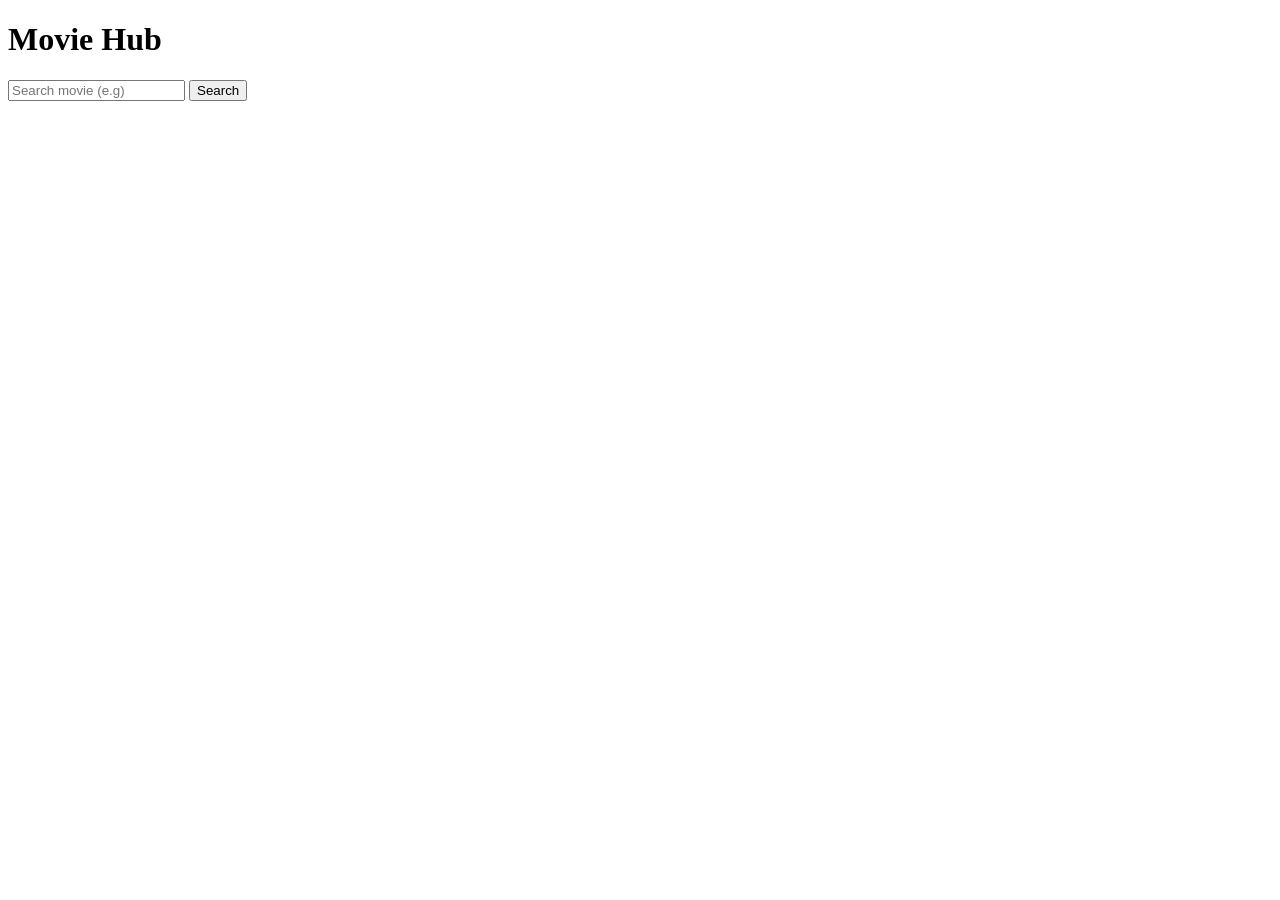
==== index.html @ 4491624f "movie hub js coding" ====
<!DOCTYPE html>
<html lang="en">
<head>
    <meta charset="UTF-8">
    <meta name="viewport" content="width=device-width, initial-scale=1.0">
    <title>Movie Hub</title>
     <!-- <script src="https://cdn.jsdelivr.net/npm/@tailwindcss/browser@4"></script> -->
</head>
<body>
    <h1>Movie Hub</h1>
    <div>
        <form id="movie-form" action="">
            <input id="movie-input" type="text" placeholder="Search movie (e.g)">
            <button>Search</button>

            <!-- {Title: 'Shershaah',
              Year: '2021',
               imdbID: 'tt10295212', 
               Type: 'movie', 
               Poster: 'https://m.media-amazon.com/images/M/MV5BZTAzNzg0OG…E3XkEyXkFqcGc@._V1_QL75_UY562_CR21,0,380,562_.jpg' 
               
               
               "https://m.media-amazon.com/images/M/MV5BMzE2ZmIzNTEtZTE1OS00ZDFhLTk2Y2YtZDEyNGIxNTdiYWFlXkEyXkFqcGc@._V1_QL75_UY562_CR35,0,380,562_.jpg"-->

            <div id="movie-hub">
                 
                 <!-- <div>
                    <img src="https://m.media-amazon.com/images/M/MV5BMzE2ZmIzNTEtZTE1OS00ZDFhLTk2Y2YtZDEyNGIxNTdiYWFlXkEyXkFqcGc@._V1_QL75_UY562_CR35,0,380,562_.jpg" 

                    alt="" width="200px">
                </div>  
                <div>
                    <p>Shershaah</p>
                    <p>2021</p>
                </div> -->
                
                
            </div>

            <script src="script.js"></script>
        </form>
    </div>
</body>
</html>
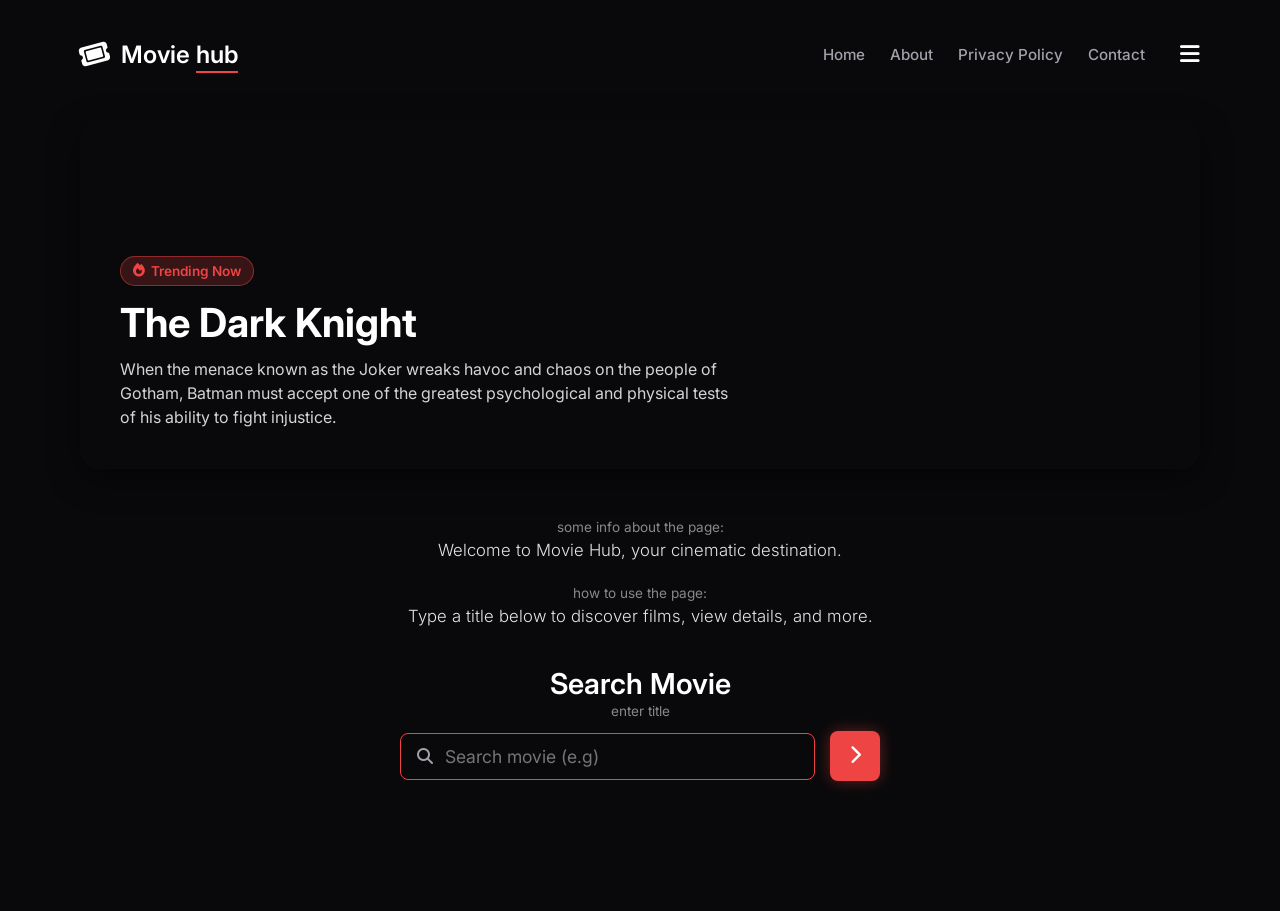
==== commit e90beb2a: "adding css, contact page, privacy page, and other minar details" ====
--- a/index.html
+++ b/index.html
@@ -4,41 +4,72 @@
     <meta charset="UTF-8">
     <meta name="viewport" content="width=device-width, initial-scale=1.0">
     <title>Movie Hub</title>
-     <!-- <script src="https://cdn.jsdelivr.net/npm/@tailwindcss/browser@4"></script> -->
+    <link rel="stylesheet" href="style.css">
+    <link rel="stylesheet" href="https://cdnjs.cloudflare.com/ajax/libs/font-awesome/6.4.0/css/all.min.css">
 </head>
 <body>
-    <h1>Movie Hub</h1>
-    <div>
-        <form id="movie-form" action="">
-            <input id="movie-input" type="text" placeholder="Search movie (e.g)">
-            <button>Search</button>
+    <div class="app-container">
+        <!-- Top Navigation -->
+        <header class="navbar">
+            <a href="index.html" class="logo">
+                <i class="fa-solid fa-ticket logo-icon"></i>
+                <h1>Movie <span class="underline">hub</span></h1>
+            </a>
+            <nav class="nav-links">
+                <a href="index.html">Home</a>
+                <a href="about.html">About</a>
+                <a href="privacy.html">Privacy Policy</a>
+                <a href="contact.html">Contact</a>
+                <i class="fa-solid fa-bars mobile-menu"></i>
+            </nav>
+        </header>
 
-            <!-- {Title: 'Shershaah',
-              Year: '2021',
-               imdbID: 'tt10295212', 
-               Type: 'movie', 
-               Poster: 'https://m.media-amazon.com/images/M/MV5BZTAzNzg0OG…E3XkEyXkFqcGc@._V1_QL75_UY562_CR21,0,380,562_.jpg' 
-               
-               
-               "https://m.media-amazon.com/images/M/MV5BMzE2ZmIzNTEtZTE1OS00ZDFhLTk2Y2YtZDEyNGIxNTdiYWFlXkEyXkFqcGc@._V1_QL75_UY562_CR35,0,380,562_.jpg"-->
+        <main>
+            <!-- Featured Cinematic Banner -->
+            <section class="featured-banner">
+                <div class="banner-content">
+                    <span class="trending-badge"><i class="fa-solid fa-fire"></i> Trending Now</span>
+                    <h2>The Dark Knight</h2>
+                    <p>When the menace known as the Joker wreaks havoc and chaos on the people of Gotham, Batman must accept one of the greatest psychological and physical tests of his ability to fight injustice.</p>
+                </div>
+            </section>
 
+            <!-- Centered Info Section -->
+            <section class="info-section">
+                <p class="small-text">some info about the page:</p>
+                <p class="main-text">Welcome to Movie Hub, your cinematic destination.</p>
+                
+                <p class="small-text mt-3">how to use the page:</p>
+                <p class="main-text">Type a title below to discover films, view details, and more.</p>
+            </section>
+
+            <!-- Search Area -->
+            <section class="search-section">
+                <h2>Search Movie</h2>
+                <p class="small-text mb-2">enter title</p>
+                
+                <!-- Your original form ID -->
+                <form id="movie-form" class="search-form">
+                    <div class="input-wrapper">
+                        <i class="fa-solid fa-magnifying-glass search-icon"></i>
+                        <input id="movie-input" type="text" placeholder="Search movie (e.g)" autocomplete="off">
+                    </div>
+                    
+                    <button class="submit-btn" type="submit">
+                        <i class="fa-solid fa-chevron-right"></i>
+                    </button>
+                </form>
+            </section>
+
+            <!-- Your original movie hub ID -->
             <div id="movie-hub">
-                 
-                 <!-- <div>
-                    <img src="https://m.media-amazon.com/images/M/MV5BMzE2ZmIzNTEtZTE1OS00ZDFhLTk2Y2YtZDEyNGIxNTdiYWFlXkEyXkFqcGc@._V1_QL75_UY562_CR35,0,380,562_.jpg" 
+                <!-- JS injects here -->
+            </div>
+            
+        </main>
+    </div>
 
-                    alt="" width="200px">
-                </div>  
-                <div>
-                    <p>Shershaah</p>
-                    <p>2021</p>
-                </div> -->
-                
-                
-            </div>
-
-            <script src="script.js"></script>
-        </form>
-    </div>
+    <!-- Your exact script link -->
+    <script src="script.js"></script>
 </body>
 </html>
--- a/style.css
+++ b/style.css
@@ -0,0 +1,259 @@
+@import url('https://fonts.googleapis.com/css2?family=Inter:wght@300;400;500;600;700&display=swap');
+
+/* ========================================================= */
+/* --- SHARED BASE STYLES --- */
+/* ========================================================= */
+* {
+    margin: 0;
+    padding: 0;
+    box-sizing: border-box;
+    font-family: 'Inter', sans-serif;
+}
+
+body {
+    background-color: #09090b;
+    color: #ffffff;
+    min-height: 100vh;
+    display: flex;
+    justify-content: center;
+}
+
+.app-container {
+    width: 100%;
+    max-width: 1200px;
+    padding: 20px 40px;
+}
+
+/* --- Navigation Bar (Shared) --- */
+.navbar {
+    display: flex;
+    justify-content: space-between;
+    align-items: center;
+    padding: 20px 0;
+    margin-bottom: 30px;
+}
+
+.logo {
+    display: flex;
+    align-items: center;
+    gap: 12px;
+    text-decoration: none;
+    color: white;
+}
+
+.logo-icon {
+    font-size: 1.6rem;
+    color: #ffffff;
+    transform: rotate(-15deg);
+}
+
+.logo h1 { font-size: 1.5rem; font-weight: 600; }
+.logo .underline { border-bottom: 2px solid #ef4444; padding-bottom: 2px; }
+
+.nav-links { display: flex; align-items: center; gap: 25px; }
+.nav-links a { color: #a1a1aa; text-decoration: none; font-size: 0.95rem; font-weight: 500; transition: 0.2s; }
+.nav-links a:hover { color: #ffffff; }
+.mobile-menu { font-size: 1.4rem; cursor: pointer; margin-left: 10px; color: #ffffff; display: none; }
+
+/* ========================================================= */
+/* --- HOME PAGE STYLES (index.html) --- */
+/* ========================================================= */
+.featured-banner {
+    position: relative;
+    width: 100%;
+    height: 350px;
+    border-radius: 20px;
+    margin-bottom: 50px;
+    background: url('https://image.tmdb.org/t/p/original/hkBaDkMWbLaf8B1lsWsKX7Ew3Xq.jpg') no-repeat center center/cover;
+    display: flex;
+    align-items: flex-end;
+    overflow: hidden;
+    box-shadow: 0 10px 30px rgba(0, 0, 0, 0.5);
+}
+
+.featured-banner::before {
+    content: '';
+    position: absolute;
+    top: 0; left: 0; right: 0; bottom: 0;
+    background: linear-gradient(to top, #09090b 5%, rgba(9, 9, 11, 0.7) 40%, transparent 100%);
+    z-index: 1;
+}
+
+.banner-content { position: relative; z-index: 2; padding: 40px; max-width: 700px; }
+.trending-badge { background: rgba(239, 68, 68, 0.2); color: #ef4444; border: 1px solid rgba(239, 68, 68, 0.5); padding: 6px 12px; border-radius: 20px; font-size: 0.85rem; font-weight: 600; display: inline-flex; align-items: center; gap: 6px; margin-bottom: 12px; }
+.banner-content h2 { font-size: 2.5rem; font-weight: 700; margin-bottom: 10px; }
+.banner-content p { color: #d4d4d8; line-height: 1.5; }
+
+/* Search Area */
+.info-section { text-align: center; margin-bottom: 40px; }
+.small-text { font-size: 0.85rem; color: #888888; margin-bottom: 5px; }
+.main-text { font-size: 1.05rem; color: #e4e4e7; font-weight: 300; }
+.mt-3 { margin-top: 25px; }
+.mb-2 { margin-bottom: 12px; }
+
+.search-section { display: flex; flex-direction: column; align-items: center; margin-bottom: 50px; }
+.search-section h2 { font-size: 1.8rem; font-weight: 600; margin-bottom: 2px; }
+
+.search-form { display: flex; align-items: center; gap: 15px; width: 100%; max-width: 480px; }
+.input-wrapper { display: flex; align-items: center; background-color: #09090b; border: 1px solid #ef4444; border-radius: 8px; padding: 12px 16px; flex: 1; }
+.search-icon { color: #a1a1aa; margin-right: 12px; }
+#movie-input { border: none; background: transparent; color: #ffffff; font-size: 1.1rem; width: 100%; outline: none; }
+
+.submit-btn { width: 50px; height: 50px; background-color: #ef4444; border: none; border-radius: 8px; cursor: pointer; display: flex; justify-content: center; align-items: center; box-shadow: 0 0 15px rgba(239, 68, 68, 0.4); }
+.submit-btn i { color: white; font-size: 1.2rem; }
+
+/* Movie Grid */
+#movie-hub {
+    width: 100%;
+    display: grid;
+    grid-template-columns: repeat(auto-fill, minmax(220px, 1fr));
+    gap: 35px;
+    padding-bottom: 60px;
+}
+
+.movie-card { background: #121214; border: 1px solid rgba(255, 255, 255, 0.05); border-radius: 16px; overflow: hidden; cursor: pointer; display: flex; flex-direction: column; transition: 0.3s; }
+.movie-card:hover { transform: translateY(-8px); box-shadow: 0 15px 35px rgba(239, 68, 68, 0.15); border-color: rgba(239, 68, 68, 0.4); }
+
+.movie-card > div:first-child { width: 100%; aspect-ratio: 2 / 3; overflow: hidden; }
+.movie-card img { width: 100%; height: 100%; object-fit: cover; transition: 0.5s; }
+.movie-card:hover img { transform: scale(1.08); }
+
+.movie-card > div:last-child { padding: 20px 16px; display: flex; flex-direction: column; flex-grow: 1; background: linear-gradient(to bottom, #121214, #0a0a0c); }
+.movie-card p:first-child { font-size: 1.15rem; font-weight: 600; color: #ffffff; margin-bottom: 12px; display: -webkit-box; -webkit-line-clamp: 2; -webkit-box-orient: vertical; overflow: hidden; }
+.movie-card p:last-child { font-size: 0.9rem; color: #ef4444; font-weight: 600; background: rgba(239, 68, 68, 0.1); border: 1px solid rgba(239, 68, 68, 0.2); padding: 4px 12px; border-radius: 20px; width: fit-content; margin-top: auto; }
+
+/* ========================================================= */
+/* --- MOVIE DETAILS PAGE STYLES (movieDetails.html) --- */
+/* ========================================================= */
+#movie-details {
+    display: flex;
+    gap: 50px;
+    margin-top: 20px;
+    background: #121214;
+    border: 1px solid rgba(255, 255, 255, 0.05);
+    border-radius: 20px;
+    padding: 40px;
+    box-shadow: 0 20px 40px rgba(0, 0, 0, 0.6);
+}
+
+#movie-details > div:first-child { flex-shrink: 0; width: 350px; }
+#movie-details > div:first-child img { width: 100%; border-radius: 16px; box-shadow: 0 10px 30px rgba(239, 68, 68, 0.2); }
+#movie-details > div:last-child { display: flex; flex-direction: column; }
+
+#movie-details h2 { font-size: 3rem; font-weight: 700; color: #ffffff; margin-bottom: 15px; line-height: 1.1; }
+#movie-details > div:last-child > section:first-of-type { display: flex; align-items: center; gap: 15px; margin-bottom: 30px; font-size: 0.95rem; color: #a1a1aa; flex-wrap: wrap; }
+#movie-details > div:last-child > section:first-of-type p:last-child { background-color: #f5c518; color: #000; font-weight: bold; padding: 4px 10px; border-radius: 5px; }
+
+#movie-details > div:last-child > div:nth-of-type(1) p:first-child { color: #ef4444; text-transform: uppercase; font-weight: bold; font-size: 0.9rem; margin-bottom: 8px; }
+#movie-details > div:last-child > div:nth-of-type(1) p:last-child { font-size: 1.1rem; color: #d4d4d8; line-height: 1.6; margin-bottom: 30px; }
+
+#movie-details > div:last-child > div { margin-bottom: 20px; }
+#movie-details section { margin-bottom: 15px; }
+
+#movie-details section p:first-child, #movie-details div > p:first-child { color: #ef4444; font-size: 0.9rem; text-transform: uppercase; letter-spacing: 1px; margin-bottom: 4px; }
+#movie-details section p:last-child, #movie-details div > p:last-child { color: #e4e4e7; font-size: 1.05rem; }
+
+#movie-details > div:last-child > div:nth-of-type(2), #movie-details > div:last-child > div:nth-of-type(4) { display: grid; grid-template-columns: 1fr 1fr; gap: 20px; }
+
+/* ========================================================= */
+/* --- ABOUT PAGE STYLES (about.html) --- */
+/* ========================================================= */
+.about-main { display: flex; flex-direction: column; align-items: center; padding-bottom: 60px; }
+
+.about-hero { text-align: center; padding: 60px 20px; background: linear-gradient(to bottom, rgba(239, 68, 68, 0.1), transparent); border-radius: 20px; width: 100%; margin-bottom: 40px; border: 1px solid rgba(239, 68, 68, 0.2); }
+.about-hero h2 { font-size: 2.8rem; font-weight: 700; color: #ffffff; margin-bottom: 15px; }
+.about-hero p { font-size: 1.2rem; color: #a1a1aa; }
+
+.about-content { width: 100%; max-width: 900px; }
+.about-text-block { text-align: center; margin-bottom: 60px; }
+.about-text-block h3 { font-size: 2rem; color: #ef4444; margin-bottom: 20px; }
+.about-text-block p { font-size: 1.1rem; line-height: 1.8; color: #d4d4d8; }
+
+.features-grid { display: grid; grid-template-columns: repeat(auto-fit, minmax(250px, 1fr)); gap: 30px; }
+.feature-card { background: #121214; border: 1px solid rgba(255, 255, 255, 0.05); border-radius: 16px; padding: 40px 30px; text-align: center; transition: transform 0.3s ease, box-shadow 0.3s ease; }
+.feature-card:hover { transform: translateY(-5px); box-shadow: 0 10px 30px rgba(239, 68, 68, 0.15); border-color: rgba(239, 68, 68, 0.3); }
+
+.feature-icon { font-size: 2.5rem; color: #ef4444; margin-bottom: 20px; }
+.feature-card h4 { font-size: 1.2rem; color: #ffffff; margin-bottom: 15px; }
+.feature-card p { font-size: 0.95rem; color: #a1a1aa; line-height: 1.6; }
+
+/* ========================================================= */
+/* --- PRIVACY POLICY PAGE STYLES (privacy.html) --- */
+/* ========================================================= */
+.policy-main { display: flex; justify-content: center; padding-bottom: 60px; }
+
+.policy-container { background: #121214; border: 1px solid rgba(255, 255, 255, 0.05); border-radius: 20px; padding: 50px; max-width: 800px; width: 100%; box-shadow: 0 10px 30px rgba(0, 0, 0, 0.5); }
+.policy-container h2 { font-size: 2.5rem; font-weight: 700; color: #ffffff; margin-bottom: 5px; }
+.last-updated { color: #ef4444; font-size: 0.9rem; font-weight: 600; margin-bottom: 40px; }
+
+.policy-section { margin-bottom: 30px; }
+.policy-section h3 { font-size: 1.3rem; color: #ffffff; margin-bottom: 12px; border-left: 3px solid #ef4444; padding-left: 10px; }
+.policy-section p { font-size: 1.05rem; color: #a1a1aa; line-height: 1.7; }
+.policy-link { color: #ef4444; text-decoration: none; font-weight: 600; }
+.policy-link:hover { text-decoration: underline; }
+
+/* ========================================================= */
+/* --- CONTACT PAGE STYLES (contact.html) --- */
+/* ========================================================= */
+.contact-main { display: flex; flex-direction: column; align-items: center; padding-bottom: 60px; }
+
+.contact-header { text-align: center; margin-bottom: 50px; }
+.contact-header h2 { font-size: 2.8rem; font-weight: 700; color: #ffffff; margin-bottom: 10px; }
+.contact-header p { font-size: 1.1rem; color: #a1a1aa; }
+
+.contact-container { display: flex; gap: 40px; background: #121214; border: 1px solid rgba(255, 255, 255, 0.05); border-radius: 20px; padding: 40px; max-width: 900px; width: 100%; box-shadow: 0 10px 30px rgba(0, 0, 0, 0.5); }
+
+.contact-info { flex: 1; padding-right: 20px; border-right: 1px solid rgba(255, 255, 255, 0.05); }
+.contact-info h3 { font-size: 1.5rem; color: #ffffff; margin-bottom: 15px; }
+.contact-info > p { color: #a1a1aa; line-height: 1.6; margin-bottom: 30px; }
+
+.info-item { display: flex; align-items: center; gap: 15px; margin-bottom: 20px; color: #d4d4d8; font-size: 1.05rem; }
+.info-item i { color: #ef4444; font-size: 1.2rem; }
+
+.social-links { display: flex; gap: 15px; margin-top: 40px; }
+.social-links a { display: flex; justify-content: center; align-items: center; width: 40px; height: 40px; background: #1a1a1d; border-radius: 50%; color: #ffffff; text-decoration: none; transition: all 0.3s ease; }
+.social-links a:hover { background: #ef4444; transform: translateY(-3px); }
+
+.contact-form { flex: 1.5; display: flex; flex-direction: column; gap: 20px; }
+.input-group { display: flex; flex-direction: column; gap: 8px; }
+.input-group label { font-size: 0.9rem; color: #a1a1aa; font-weight: 500; }
+.input-group input, .input-group textarea { background-color: #09090b; border: 1px solid rgba(255, 255, 255, 0.1); border-radius: 8px; padding: 15px; color: #ffffff; font-size: 1rem; outline: none; transition: border-color 0.3s ease; font-family: inherit; }
+.input-group input:focus, .input-group textarea:focus { border-color: #ef4444; }
+
+.contact-submit-btn { background-color: #ef4444; color: white; border: none; border-radius: 8px; padding: 15px; font-size: 1.1rem; font-weight: 600; cursor: pointer; transition: all 0.3s ease; margin-top: 10px; }
+.contact-submit-btn:hover { background-color: #dc2626; transform: translateY(-2px); box-shadow: 0 5px 15px rgba(239, 68, 68, 0.3); }
+
+/* ========================================================= */
+/* --- RESPONSIVE MEDIA QUERIES (Applies to all pages) --- */
+/* ========================================================= */
+@media (max-width: 900px) {
+    #movie-details { flex-direction: column; align-items: center; text-align: center; padding: 20px; }
+    #movie-details > div:last-child > section:first-of-type { justify-content: center; }
+    #movie-details > div:last-child > div:nth-of-type(2), #movie-details > div:last-child > div:nth-of-type(4) { grid-template-columns: 1fr; }
+    
+    .contact-container { flex-direction: column; }
+    .contact-info { border-right: none; border-bottom: 1px solid rgba(255, 255, 255, 0.05); padding-right: 0; padding-bottom: 30px; }
+}
+
+@media (max-width: 768px) {
+    .nav-links a { display: none; }
+    .mobile-menu { display: block; }
+    .app-container { padding: 20px; }
+    
+    /* Home Page adjustments */
+    .featured-banner { height: 250px; margin-bottom: 30px; }
+    .banner-content { padding: 25px; }
+    .banner-content h2 { font-size: 1.8rem; }
+    .banner-content p { font-size: 0.9rem; }
+    .search-form { flex-direction: column; }
+    .submit-btn { width: 100%; height: 45px; }
+    #movie-hub { grid-template-columns: repeat(auto-fill, minmax(150px, 1fr)); gap: 20px; }
+    
+    /* About Page adjustments */
+    .about-hero h2 { font-size: 2rem; }
+    .about-text-block h3 { font-size: 1.5rem; }
+    .features-grid { grid-template-columns: 1fr; }
+    
+    /* Privacy Page adjustments */
+    .policy-container { padding: 30px 20px; }
+}
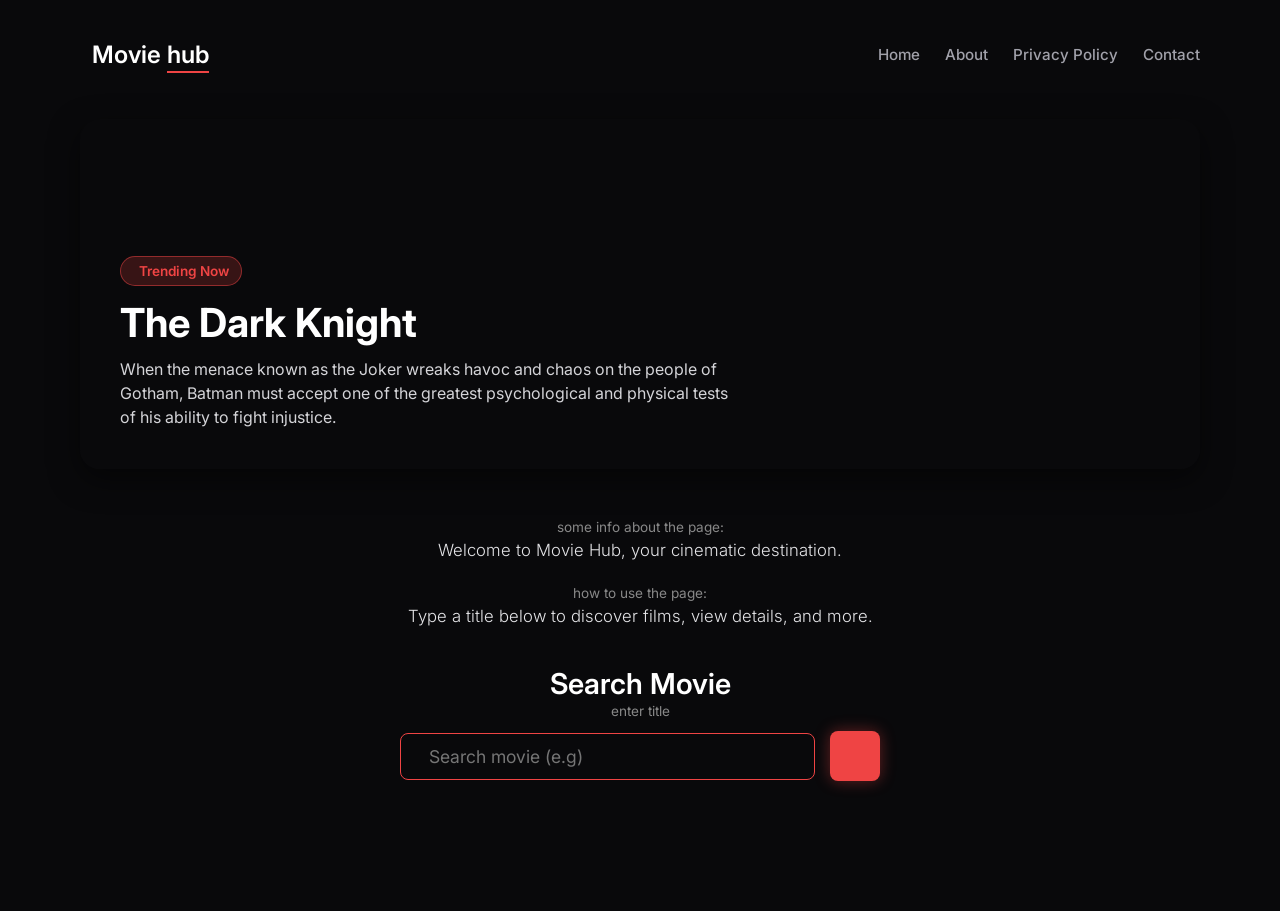
==== commit 47dcbcac: "linking all pages together" ====
--- a/index.html
+++ b/index.html
@@ -5,7 +5,8 @@
     <meta name="viewport" content="width=device-width, initial-scale=1.0">
     <title>Movie Hub</title>
     <link rel="stylesheet" href="style.css">
-    <link rel="stylesheet" href="https://cdnjs.cloudflare.com/ajax/libs/font-awesome/6.4.0/css/all.min.css">
+    <link rel="stylesheet" href="movieDetails.html">
+    <!-- <link rel="stylesheet" href="https://cdnjs.cloudflare.com/ajax/libs/font-awesome/6.4.0/css/all.min.css"> -->
 </head>
 <body>
     <div class="app-container">
--- a/style.css
+++ b/style.css
@@ -1,8 +1,5 @@
 @import url('https://fonts.googleapis.com/css2?family=Inter:wght@300;400;500;600;700&display=swap');
 
-/* ========================================================= */
-/* --- SHARED BASE STYLES --- */
-/* ========================================================= */
 * {
     margin: 0;
     padding: 0;
@@ -24,7 +21,6 @@
     padding: 20px 40px;
 }
 
-/* --- Navigation Bar (Shared) --- */
 .navbar {
     display: flex;
     justify-content: space-between;
@@ -47,17 +43,42 @@
     transform: rotate(-15deg);
 }
 
-.logo h1 { font-size: 1.5rem; font-weight: 600; }
-.logo .underline { border-bottom: 2px solid #ef4444; padding-bottom: 2px; }
-
-.nav-links { display: flex; align-items: center; gap: 25px; }
-.nav-links a { color: #a1a1aa; text-decoration: none; font-size: 0.95rem; font-weight: 500; transition: 0.2s; }
-.nav-links a:hover { color: #ffffff; }
-.mobile-menu { font-size: 1.4rem; cursor: pointer; margin-left: 10px; color: #ffffff; display: none; }
-
-/* ========================================================= */
-/* --- HOME PAGE STYLES (index.html) --- */
-/* ========================================================= */
+.logo h1 {
+    font-size: 1.5rem;
+    font-weight: 600;
+}
+
+.logo .underline {
+    border-bottom: 2px solid #ef4444;
+    padding-bottom: 2px;
+}
+
+.nav-links {
+    display: flex;
+    align-items: center;
+    gap: 25px;
+}
+
+.nav-links a {
+    color: #a1a1aa;
+    text-decoration: none;
+    font-size: 0.95rem;
+    font-weight: 500;
+    transition: 0.2s;
+}
+
+.nav-links a:hover {
+    color: #ffffff;
+}
+
+.mobile-menu {
+    font-size: 1.4rem;
+    cursor: pointer;
+    margin-left: 10px;
+    color: #ffffff;
+    display: none;
+}
+
 .featured-banner {
     position: relative;
     width: 100%;
@@ -74,33 +95,134 @@
 .featured-banner::before {
     content: '';
     position: absolute;
-    top: 0; left: 0; right: 0; bottom: 0;
+    top: 0;
+    left: 0;
+    right: 0;
+    bottom: 0;
     background: linear-gradient(to top, #09090b 5%, rgba(9, 9, 11, 0.7) 40%, transparent 100%);
     z-index: 1;
 }
 
-.banner-content { position: relative; z-index: 2; padding: 40px; max-width: 700px; }
-.trending-badge { background: rgba(239, 68, 68, 0.2); color: #ef4444; border: 1px solid rgba(239, 68, 68, 0.5); padding: 6px 12px; border-radius: 20px; font-size: 0.85rem; font-weight: 600; display: inline-flex; align-items: center; gap: 6px; margin-bottom: 12px; }
-.banner-content h2 { font-size: 2.5rem; font-weight: 700; margin-bottom: 10px; }
-.banner-content p { color: #d4d4d8; line-height: 1.5; }
+.banner-content {
+    position: relative;
+    z-index: 2;
+    padding: 40px;
+    max-width: 700px;
+}
+
+.trending-badge {
+    background: rgba(239, 68, 68, 0.2);
+    color: #ef4444;
+    border: 1px solid rgba(239, 68, 68, 0.5);
+    padding: 6px 12px;
+    border-radius: 20px;
+    font-size: 0.85rem;
+    font-weight: 600;
+    display: inline-flex;
+    align-items: center;
+    gap: 6px;
+    margin-bottom: 12px;
+}
+
+.banner-content h2 {
+    font-size: 2.5rem;
+    font-weight: 700;
+    margin-bottom: 10px;
+}
+
+.banner-content p {
+    color: #d4d4d8;
+    line-height: 1.5;
+}
 
 /* Search Area */
-.info-section { text-align: center; margin-bottom: 40px; }
-.small-text { font-size: 0.85rem; color: #888888; margin-bottom: 5px; }
-.main-text { font-size: 1.05rem; color: #e4e4e7; font-weight: 300; }
-.mt-3 { margin-top: 25px; }
-.mb-2 { margin-bottom: 12px; }
-
-.search-section { display: flex; flex-direction: column; align-items: center; margin-bottom: 50px; }
-.search-section h2 { font-size: 1.8rem; font-weight: 600; margin-bottom: 2px; }
-
-.search-form { display: flex; align-items: center; gap: 15px; width: 100%; max-width: 480px; }
-.input-wrapper { display: flex; align-items: center; background-color: #09090b; border: 1px solid #ef4444; border-radius: 8px; padding: 12px 16px; flex: 1; }
-.search-icon { color: #a1a1aa; margin-right: 12px; }
-#movie-input { border: none; background: transparent; color: #ffffff; font-size: 1.1rem; width: 100%; outline: none; }
-
-.submit-btn { width: 50px; height: 50px; background-color: #ef4444; border: none; border-radius: 8px; cursor: pointer; display: flex; justify-content: center; align-items: center; box-shadow: 0 0 15px rgba(239, 68, 68, 0.4); }
-.submit-btn i { color: white; font-size: 1.2rem; }
+.info-section {
+    text-align: center;
+    margin-bottom: 40px;
+}
+
+.small-text {
+    font-size: 0.85rem;
+    color: #888888;
+    margin-bottom: 5px;
+}
+
+.main-text {
+    font-size: 1.05rem;
+    color: #e4e4e7;
+    font-weight: 300;
+}
+
+.mt-3 {
+    margin-top: 25px;
+}
+
+.mb-2 {
+    margin-bottom: 12px;
+}
+
+.search-section {
+    display: flex;
+    flex-direction: column;
+    align-items: center;
+    margin-bottom: 50px;
+}
+
+.search-section h2 {
+    font-size: 1.8rem;
+    font-weight: 600;
+    margin-bottom: 2px;
+}
+
+.search-form {
+    display: flex;
+    align-items: center;
+    gap: 15px;
+    width: 100%;
+    max-width: 480px;
+}
+
+.input-wrapper {
+    display: flex;
+    align-items: center;
+    background-color: #09090b;
+    border: 1px solid #ef4444;
+    border-radius: 8px;
+    padding: 12px 16px;
+    flex: 1;
+}
+
+.search-icon {
+    color: #a1a1aa;
+    margin-right: 12px;
+}
+
+#movie-input {
+    border: none;
+    background: transparent;
+    color: #ffffff;
+    font-size: 1.1rem;
+    width: 100%;
+    outline: none;
+}
+
+.submit-btn {
+    width: 50px;
+    height: 50px;
+    background-color: #ef4444;
+    border: none;
+    border-radius: 8px;
+    cursor: pointer;
+    display: flex;
+    justify-content: center;
+    align-items: center;
+    box-shadow: 0 0 15px rgba(239, 68, 68, 0.4);
+}
+
+.submit-btn i {
+    color: white;
+    font-size: 1.2rem;
+}
 
 /* Movie Grid */
 #movie-hub {
@@ -111,20 +233,71 @@
     padding-bottom: 60px;
 }
 
-.movie-card { background: #121214; border: 1px solid rgba(255, 255, 255, 0.05); border-radius: 16px; overflow: hidden; cursor: pointer; display: flex; flex-direction: column; transition: 0.3s; }
-.movie-card:hover { transform: translateY(-8px); box-shadow: 0 15px 35px rgba(239, 68, 68, 0.15); border-color: rgba(239, 68, 68, 0.4); }
-
-.movie-card > div:first-child { width: 100%; aspect-ratio: 2 / 3; overflow: hidden; }
-.movie-card img { width: 100%; height: 100%; object-fit: cover; transition: 0.5s; }
-.movie-card:hover img { transform: scale(1.08); }
-
-.movie-card > div:last-child { padding: 20px 16px; display: flex; flex-direction: column; flex-grow: 1; background: linear-gradient(to bottom, #121214, #0a0a0c); }
-.movie-card p:first-child { font-size: 1.15rem; font-weight: 600; color: #ffffff; margin-bottom: 12px; display: -webkit-box; -webkit-line-clamp: 2; -webkit-box-orient: vertical; overflow: hidden; }
-.movie-card p:last-child { font-size: 0.9rem; color: #ef4444; font-weight: 600; background: rgba(239, 68, 68, 0.1); border: 1px solid rgba(239, 68, 68, 0.2); padding: 4px 12px; border-radius: 20px; width: fit-content; margin-top: auto; }
-
-/* ========================================================= */
-/* --- MOVIE DETAILS PAGE STYLES (movieDetails.html) --- */
-/* ========================================================= */
+.movie-card {
+    background: #121214;
+    border: 1px solid rgba(255, 255, 255, 0.05);
+    border-radius: 16px;
+    overflow: hidden;
+    cursor: pointer;
+    display: flex;
+    flex-direction: column;
+    transition: 0.3s;
+}
+
+.movie-card:hover {
+    transform: translateY(-8px);
+    box-shadow: 0 15px 35px rgba(239, 68, 68, 0.15);
+    border-color: rgba(239, 68, 68, 0.4);
+}
+
+.movie-card>div:first-child {
+    width: 100%;
+    aspect-ratio: 2 / 3;
+    overflow: hidden;
+}
+
+.movie-card img {
+    width: 100%;
+    height: 100%;
+    object-fit: cover;
+    transition: 0.5s;
+}
+
+.movie-card:hover img {
+    transform: scale(1.08);
+}
+
+.movie-card>div:last-child {
+    padding: 20px 16px;
+    display: flex;
+    flex-direction: column;
+    flex-grow: 1;
+    background: linear-gradient(to bottom, #121214, #0a0a0c);
+}
+
+.movie-card p:first-child {
+    font-size: 1.15rem;
+    font-weight: 600;
+    color: #ffffff;
+    margin-bottom: 12px;
+    display: -webkit-box;
+    -webkit-line-clamp: 2;
+    -webkit-box-orient: vertical;
+    overflow: hidden;
+}
+
+.movie-card p:last-child {
+    font-size: 0.9rem;
+    color: #ef4444;
+    font-weight: 600;
+    background: rgba(239, 68, 68, 0.1);
+    border: 1px solid rgba(239, 68, 68, 0.2);
+    padding: 4px 12px;
+    border-radius: 20px;
+    width: fit-content;
+    margin-top: auto;
+}
+
 #movie-details {
     display: flex;
     gap: 50px;
@@ -136,124 +309,475 @@
     box-shadow: 0 20px 40px rgba(0, 0, 0, 0.6);
 }
 
-#movie-details > div:first-child { flex-shrink: 0; width: 350px; }
-#movie-details > div:first-child img { width: 100%; border-radius: 16px; box-shadow: 0 10px 30px rgba(239, 68, 68, 0.2); }
-#movie-details > div:last-child { display: flex; flex-direction: column; }
-
-#movie-details h2 { font-size: 3rem; font-weight: 700; color: #ffffff; margin-bottom: 15px; line-height: 1.1; }
-#movie-details > div:last-child > section:first-of-type { display: flex; align-items: center; gap: 15px; margin-bottom: 30px; font-size: 0.95rem; color: #a1a1aa; flex-wrap: wrap; }
-#movie-details > div:last-child > section:first-of-type p:last-child { background-color: #f5c518; color: #000; font-weight: bold; padding: 4px 10px; border-radius: 5px; }
-
-#movie-details > div:last-child > div:nth-of-type(1) p:first-child { color: #ef4444; text-transform: uppercase; font-weight: bold; font-size: 0.9rem; margin-bottom: 8px; }
-#movie-details > div:last-child > div:nth-of-type(1) p:last-child { font-size: 1.1rem; color: #d4d4d8; line-height: 1.6; margin-bottom: 30px; }
-
-#movie-details > div:last-child > div { margin-bottom: 20px; }
-#movie-details section { margin-bottom: 15px; }
-
-#movie-details section p:first-child, #movie-details div > p:first-child { color: #ef4444; font-size: 0.9rem; text-transform: uppercase; letter-spacing: 1px; margin-bottom: 4px; }
-#movie-details section p:last-child, #movie-details div > p:last-child { color: #e4e4e7; font-size: 1.05rem; }
-
-#movie-details > div:last-child > div:nth-of-type(2), #movie-details > div:last-child > div:nth-of-type(4) { display: grid; grid-template-columns: 1fr 1fr; gap: 20px; }
-
-/* ========================================================= */
-/* --- ABOUT PAGE STYLES (about.html) --- */
-/* ========================================================= */
-.about-main { display: flex; flex-direction: column; align-items: center; padding-bottom: 60px; }
-
-.about-hero { text-align: center; padding: 60px 20px; background: linear-gradient(to bottom, rgba(239, 68, 68, 0.1), transparent); border-radius: 20px; width: 100%; margin-bottom: 40px; border: 1px solid rgba(239, 68, 68, 0.2); }
-.about-hero h2 { font-size: 2.8rem; font-weight: 700; color: #ffffff; margin-bottom: 15px; }
-.about-hero p { font-size: 1.2rem; color: #a1a1aa; }
-
-.about-content { width: 100%; max-width: 900px; }
-.about-text-block { text-align: center; margin-bottom: 60px; }
-.about-text-block h3 { font-size: 2rem; color: #ef4444; margin-bottom: 20px; }
-.about-text-block p { font-size: 1.1rem; line-height: 1.8; color: #d4d4d8; }
-
-.features-grid { display: grid; grid-template-columns: repeat(auto-fit, minmax(250px, 1fr)); gap: 30px; }
-.feature-card { background: #121214; border: 1px solid rgba(255, 255, 255, 0.05); border-radius: 16px; padding: 40px 30px; text-align: center; transition: transform 0.3s ease, box-shadow 0.3s ease; }
-.feature-card:hover { transform: translateY(-5px); box-shadow: 0 10px 30px rgba(239, 68, 68, 0.15); border-color: rgba(239, 68, 68, 0.3); }
-
-.feature-icon { font-size: 2.5rem; color: #ef4444; margin-bottom: 20px; }
-.feature-card h4 { font-size: 1.2rem; color: #ffffff; margin-bottom: 15px; }
-.feature-card p { font-size: 0.95rem; color: #a1a1aa; line-height: 1.6; }
-
-/* ========================================================= */
-/* --- PRIVACY POLICY PAGE STYLES (privacy.html) --- */
-/* ========================================================= */
-.policy-main { display: flex; justify-content: center; padding-bottom: 60px; }
-
-.policy-container { background: #121214; border: 1px solid rgba(255, 255, 255, 0.05); border-radius: 20px; padding: 50px; max-width: 800px; width: 100%; box-shadow: 0 10px 30px rgba(0, 0, 0, 0.5); }
-.policy-container h2 { font-size: 2.5rem; font-weight: 700; color: #ffffff; margin-bottom: 5px; }
-.last-updated { color: #ef4444; font-size: 0.9rem; font-weight: 600; margin-bottom: 40px; }
-
-.policy-section { margin-bottom: 30px; }
-.policy-section h3 { font-size: 1.3rem; color: #ffffff; margin-bottom: 12px; border-left: 3px solid #ef4444; padding-left: 10px; }
-.policy-section p { font-size: 1.05rem; color: #a1a1aa; line-height: 1.7; }
-.policy-link { color: #ef4444; text-decoration: none; font-weight: 600; }
-.policy-link:hover { text-decoration: underline; }
-
-/* ========================================================= */
-/* --- CONTACT PAGE STYLES (contact.html) --- */
-/* ========================================================= */
-.contact-main { display: flex; flex-direction: column; align-items: center; padding-bottom: 60px; }
-
-.contact-header { text-align: center; margin-bottom: 50px; }
-.contact-header h2 { font-size: 2.8rem; font-weight: 700; color: #ffffff; margin-bottom: 10px; }
-.contact-header p { font-size: 1.1rem; color: #a1a1aa; }
-
-.contact-container { display: flex; gap: 40px; background: #121214; border: 1px solid rgba(255, 255, 255, 0.05); border-radius: 20px; padding: 40px; max-width: 900px; width: 100%; box-shadow: 0 10px 30px rgba(0, 0, 0, 0.5); }
-
-.contact-info { flex: 1; padding-right: 20px; border-right: 1px solid rgba(255, 255, 255, 0.05); }
-.contact-info h3 { font-size: 1.5rem; color: #ffffff; margin-bottom: 15px; }
-.contact-info > p { color: #a1a1aa; line-height: 1.6; margin-bottom: 30px; }
-
-.info-item { display: flex; align-items: center; gap: 15px; margin-bottom: 20px; color: #d4d4d8; font-size: 1.05rem; }
-.info-item i { color: #ef4444; font-size: 1.2rem; }
-
-.social-links { display: flex; gap: 15px; margin-top: 40px; }
-.social-links a { display: flex; justify-content: center; align-items: center; width: 40px; height: 40px; background: #1a1a1d; border-radius: 50%; color: #ffffff; text-decoration: none; transition: all 0.3s ease; }
-.social-links a:hover { background: #ef4444; transform: translateY(-3px); }
-
-.contact-form { flex: 1.5; display: flex; flex-direction: column; gap: 20px; }
-.input-group { display: flex; flex-direction: column; gap: 8px; }
-.input-group label { font-size: 0.9rem; color: #a1a1aa; font-weight: 500; }
-.input-group input, .input-group textarea { background-color: #09090b; border: 1px solid rgba(255, 255, 255, 0.1); border-radius: 8px; padding: 15px; color: #ffffff; font-size: 1rem; outline: none; transition: border-color 0.3s ease; font-family: inherit; }
-.input-group input:focus, .input-group textarea:focus { border-color: #ef4444; }
-
-.contact-submit-btn { background-color: #ef4444; color: white; border: none; border-radius: 8px; padding: 15px; font-size: 1.1rem; font-weight: 600; cursor: pointer; transition: all 0.3s ease; margin-top: 10px; }
-.contact-submit-btn:hover { background-color: #dc2626; transform: translateY(-2px); box-shadow: 0 5px 15px rgba(239, 68, 68, 0.3); }
-
-/* ========================================================= */
-/* --- RESPONSIVE MEDIA QUERIES (Applies to all pages) --- */
-/* ========================================================= */
+#movie-details>div:first-child {
+    flex-shrink: 0;
+    width: 350px;
+}
+
+#movie-details>div:first-child img {
+    width: 100%;
+    border-radius: 16px;
+    box-shadow: 0 10px 30px rgba(239, 68, 68, 0.2);
+}
+
+#movie-details>div:last-child {
+    display: flex;
+    flex-direction: column;
+}
+
+#movie-details h2 {
+    font-size: 3rem;
+    font-weight: 700;
+    color: #ffffff;
+    margin-bottom: 15px;
+    line-height: 1.1;
+}
+
+#movie-details>div:last-child>section:first-of-type {
+    display: flex;
+    align-items: center;
+    gap: 15px;
+    margin-bottom: 30px;
+    font-size: 0.95rem;
+    color: #a1a1aa;
+    flex-wrap: wrap;
+}
+
+#movie-details>div:last-child>section:first-of-type p:last-child {
+    background-color: #f5c518;
+    color: #000;
+    font-weight: bold;
+    padding: 4px 10px;
+    border-radius: 5px;
+}
+
+#movie-details>div:last-child>div:nth-of-type(1) p:first-child {
+    color: #ef4444;
+    text-transform: uppercase;
+    font-weight: bold;
+    font-size: 0.9rem;
+    margin-bottom: 8px;
+}
+
+#movie-details>div:last-child>div:nth-of-type(1) p:last-child {
+    font-size: 1.1rem;
+    color: #d4d4d8;
+    line-height: 1.6;
+    margin-bottom: 30px;
+}
+
+#movie-details>div:last-child>div {
+    margin-bottom: 20px;
+}
+
+#movie-details section {
+    margin-bottom: 15px;
+}
+
+#movie-details section p:first-child,
+#movie-details div>p:first-child {
+    color: #ef4444;
+    font-size: 0.9rem;
+    text-transform: uppercase;
+    letter-spacing: 1px;
+    margin-bottom: 4px;
+}
+
+#movie-details section p:last-child,
+#movie-details div>p:last-child {
+    color: #e4e4e7;
+    font-size: 1.05rem;
+}
+
+#movie-details>div:last-child>div:nth-of-type(2),
+#movie-details>div:last-child>div:nth-of-type(4) {
+    display: grid;
+    grid-template-columns: 1fr 1fr;
+    gap: 20px;
+}
+
+.about-main {
+    display: flex;
+    flex-direction: column;
+    align-items: center;
+    padding-bottom: 60px;
+}
+
+.about-hero {
+    text-align: center;
+    padding: 60px 20px;
+    background: linear-gradient(to bottom, rgba(239, 68, 68, 0.1), transparent);
+    border-radius: 20px;
+    width: 100%;
+    margin-bottom: 40px;
+    border: 1px solid rgba(239, 68, 68, 0.2);
+}
+
+.about-hero h2 {
+    font-size: 2.8rem;
+    font-weight: 700;
+    color: #ffffff;
+    margin-bottom: 15px;
+}
+
+.about-hero p {
+    font-size: 1.2rem;
+    color: #a1a1aa;
+}
+
+.about-content {
+    width: 100%;
+    max-width: 900px;
+}
+
+.about-text-block {
+    text-align: center;
+    margin-bottom: 60px;
+}
+
+.about-text-block h3 {
+    font-size: 2rem;
+    color: #ef4444;
+    margin-bottom: 20px;
+}
+
+.about-text-block p {
+    font-size: 1.1rem;
+    line-height: 1.8;
+    color: #d4d4d8;
+}
+
+.features-grid {
+    display: grid;
+    grid-template-columns: repeat(auto-fit, minmax(250px, 1fr));
+    gap: 30px;
+}
+
+.feature-card {
+    background: #121214;
+    border: 1px solid rgba(255, 255, 255, 0.05);
+    border-radius: 16px;
+    padding: 40px 30px;
+    text-align: center;
+    transition: transform 0.3s ease, box-shadow 0.3s ease;
+}
+
+.feature-card:hover {
+    transform: translateY(-5px);
+    box-shadow: 0 10px 30px rgba(239, 68, 68, 0.15);
+    border-color: rgba(239, 68, 68, 0.3);
+}
+
+.feature-icon {
+    font-size: 2.5rem;
+    color: #ef4444;
+    margin-bottom: 20px;
+}
+
+.feature-card h4 {
+    font-size: 1.2rem;
+    color: #ffffff;
+    margin-bottom: 15px;
+}
+
+.feature-card p {
+    font-size: 0.95rem;
+    color: #a1a1aa;
+    line-height: 1.6;
+}
+
+.policy-main {
+    display: flex;
+    justify-content: center;
+    padding-bottom: 60px;
+}
+
+.policy-container {
+    background: #121214;
+    border: 1px solid rgba(255, 255, 255, 0.05);
+    border-radius: 20px;
+    padding: 50px;
+    max-width: 800px;
+    width: 100%;
+    box-shadow: 0 10px 30px rgba(0, 0, 0, 0.5);
+}
+
+.policy-container h2 {
+    font-size: 2.5rem;
+    font-weight: 700;
+    color: #ffffff;
+    margin-bottom: 5px;
+}
+
+.last-updated {
+    color: #ef4444;
+    font-size: 0.9rem;
+    font-weight: 600;
+    margin-bottom: 40px;
+}
+
+.policy-section {
+    margin-bottom: 30px;
+}
+
+.policy-section h3 {
+    font-size: 1.3rem;
+    color: #ffffff;
+    margin-bottom: 12px;
+    border-left: 3px solid #ef4444;
+    padding-left: 10px;
+}
+
+.policy-section p {
+    font-size: 1.05rem;
+    color: #a1a1aa;
+    line-height: 1.7;
+}
+
+.policy-link {
+    color: #ef4444;
+    text-decoration: none;
+    font-weight: 600;
+}
+
+.policy-link:hover {
+    text-decoration: underline;
+}
+
+.contact-main {
+    display: flex;
+    flex-direction: column;
+    align-items: center;
+    padding-bottom: 60px;
+}
+
+.contact-header {
+    text-align: center;
+    margin-bottom: 50px;
+}
+
+.contact-header h2 {
+    font-size: 2.8rem;
+    font-weight: 700;
+    color: #ffffff;
+    margin-bottom: 10px;
+}
+
+.contact-header p {
+    font-size: 1.1rem;
+    color: #a1a1aa;
+}
+
+.contact-container {
+    display: flex;
+    gap: 40px;
+    background: #121214;
+    border: 1px solid rgba(255, 255, 255, 0.05);
+    border-radius: 20px;
+    padding: 40px;
+    max-width: 900px;
+    width: 100%;
+    box-shadow: 0 10px 30px rgba(0, 0, 0, 0.5);
+}
+
+.contact-info {
+    flex: 1;
+    padding-right: 20px;
+    border-right: 1px solid rgba(255, 255, 255, 0.05);
+}
+
+.contact-info h3 {
+    font-size: 1.5rem;
+    color: #ffffff;
+    margin-bottom: 15px;
+}
+
+.contact-info>p {
+    color: #a1a1aa;
+    line-height: 1.6;
+    margin-bottom: 30px;
+}
+
+.info-item {
+    display: flex;
+    align-items: center;
+    gap: 15px;
+    margin-bottom: 20px;
+    color: #d4d4d8;
+    font-size: 1.05rem;
+}
+
+.info-item i {
+    color: #ef4444;
+    font-size: 1.2rem;
+}
+
+.social-links {
+    display: flex;
+    gap: 15px;
+    margin-top: 40px;
+}
+
+.social-links a {
+    display: flex;
+    justify-content: center;
+    align-items: center;
+    width: 40px;
+    height: 40px;
+    background: #1a1a1d;
+    border-radius: 50%;
+    color: #ffffff;
+    text-decoration: none;
+    transition: all 0.3s ease;
+}
+
+.social-links a:hover {
+    background: #ef4444;
+    transform: translateY(-3px);
+}
+
+.contact-form {
+    flex: 1.5;
+    display: flex;
+    flex-direction: column;
+    gap: 20px;
+}
+
+.input-group {
+    display: flex;
+    flex-direction: column;
+    gap: 8px;
+}
+
+.input-group label {
+    font-size: 0.9rem;
+    color: #a1a1aa;
+    font-weight: 500;
+}
+
+.input-group input,
+.input-group textarea {
+    background-color: #09090b;
+    border: 1px solid rgba(255, 255, 255, 0.1);
+    border-radius: 8px;
+    padding: 15px;
+    color: #ffffff;
+    font-size: 1rem;
+    outline: none;
+    transition: border-color 0.3s ease;
+    font-family: inherit;
+}
+
+.input-group input:focus,
+.input-group textarea:focus {
+    border-color: #ef4444;
+}
+
+.contact-submit-btn {
+    background-color: #ef4444;
+    color: white;
+    border: none;
+    border-radius: 8px;
+    padding: 15px;
+    font-size: 1.1rem;
+    font-weight: 600;
+    cursor: pointer;
+    transition: all 0.3s ease;
+    margin-top: 10px;
+}
+
+.contact-submit-btn:hover {
+    background-color: #dc2626;
+    transform: translateY(-2px);
+    box-shadow: 0 5px 15px rgba(239, 68, 68, 0.3);
+}
+
 @media (max-width: 900px) {
-    #movie-details { flex-direction: column; align-items: center; text-align: center; padding: 20px; }
-    #movie-details > div:last-child > section:first-of-type { justify-content: center; }
-    #movie-details > div:last-child > div:nth-of-type(2), #movie-details > div:last-child > div:nth-of-type(4) { grid-template-columns: 1fr; }
-    
-    .contact-container { flex-direction: column; }
-    .contact-info { border-right: none; border-bottom: 1px solid rgba(255, 255, 255, 0.05); padding-right: 0; padding-bottom: 30px; }
+    #movie-details {
+        flex-direction: column;
+        align-items: center;
+        text-align: center;
+        padding: 20px;
+    }
+
+    #movie-details>div:last-child>section:first-of-type {
+        justify-content: center;
+    }
+
+    #movie-details>div:last-child>div:nth-of-type(2),
+    #movie-details>div:last-child>div:nth-of-type(4) {
+        grid-template-columns: 1fr;
+    }
+
+    .contact-container {
+        flex-direction: column;
+    }
+
+    .contact-info {
+        border-right: none;
+        border-bottom: 1px solid rgba(255, 255, 255, 0.05);
+        padding-right: 0;
+        padding-bottom: 30px;
+    }
 }
 
 @media (max-width: 768px) {
-    .nav-links a { display: none; }
-    .mobile-menu { display: block; }
-    .app-container { padding: 20px; }
-    
-    /* Home Page adjustments */
-    .featured-banner { height: 250px; margin-bottom: 30px; }
-    .banner-content { padding: 25px; }
-    .banner-content h2 { font-size: 1.8rem; }
-    .banner-content p { font-size: 0.9rem; }
-    .search-form { flex-direction: column; }
-    .submit-btn { width: 100%; height: 45px; }
-    #movie-hub { grid-template-columns: repeat(auto-fill, minmax(150px, 1fr)); gap: 20px; }
-    
-    /* About Page adjustments */
-    .about-hero h2 { font-size: 2rem; }
-    .about-text-block h3 { font-size: 1.5rem; }
-    .features-grid { grid-template-columns: 1fr; }
-    
-    /* Privacy Page adjustments */
-    .policy-container { padding: 30px 20px; }
+    .nav-links a {
+        display: none;
+    }
+
+    .mobile-menu {
+        display: block;
+    }
+
+    .app-container {
+        padding: 20px;
+    }
+
+    .featured-banner {
+        height: 250px;
+        margin-bottom: 30px;
+    }
+
+    .banner-content {
+        padding: 25px;
+    }
+
+    .banner-content h2 {
+        font-size: 1.8rem;
+    }
+
+    .banner-content p {
+        font-size: 0.9rem;
+    }
+
+    .search-form {
+        flex-direction: column;
+    }
+
+    .submit-btn {
+        width: 100%;
+        height: 45px;
+    }
+
+    #movie-hub {
+        grid-template-columns: repeat(auto-fill, minmax(150px, 1fr));
+        gap: 20px;
+    }
+
+    .about-hero h2 {
+        font-size: 2rem;
+    }
+
+    .about-text-block h3 {
+        font-size: 1.5rem;
+    }
+
+    .features-grid {
+        grid-template-columns: 1fr;
+    }
+
+    .policy-container {
+        padding: 30px 20px;
+    }
 }
